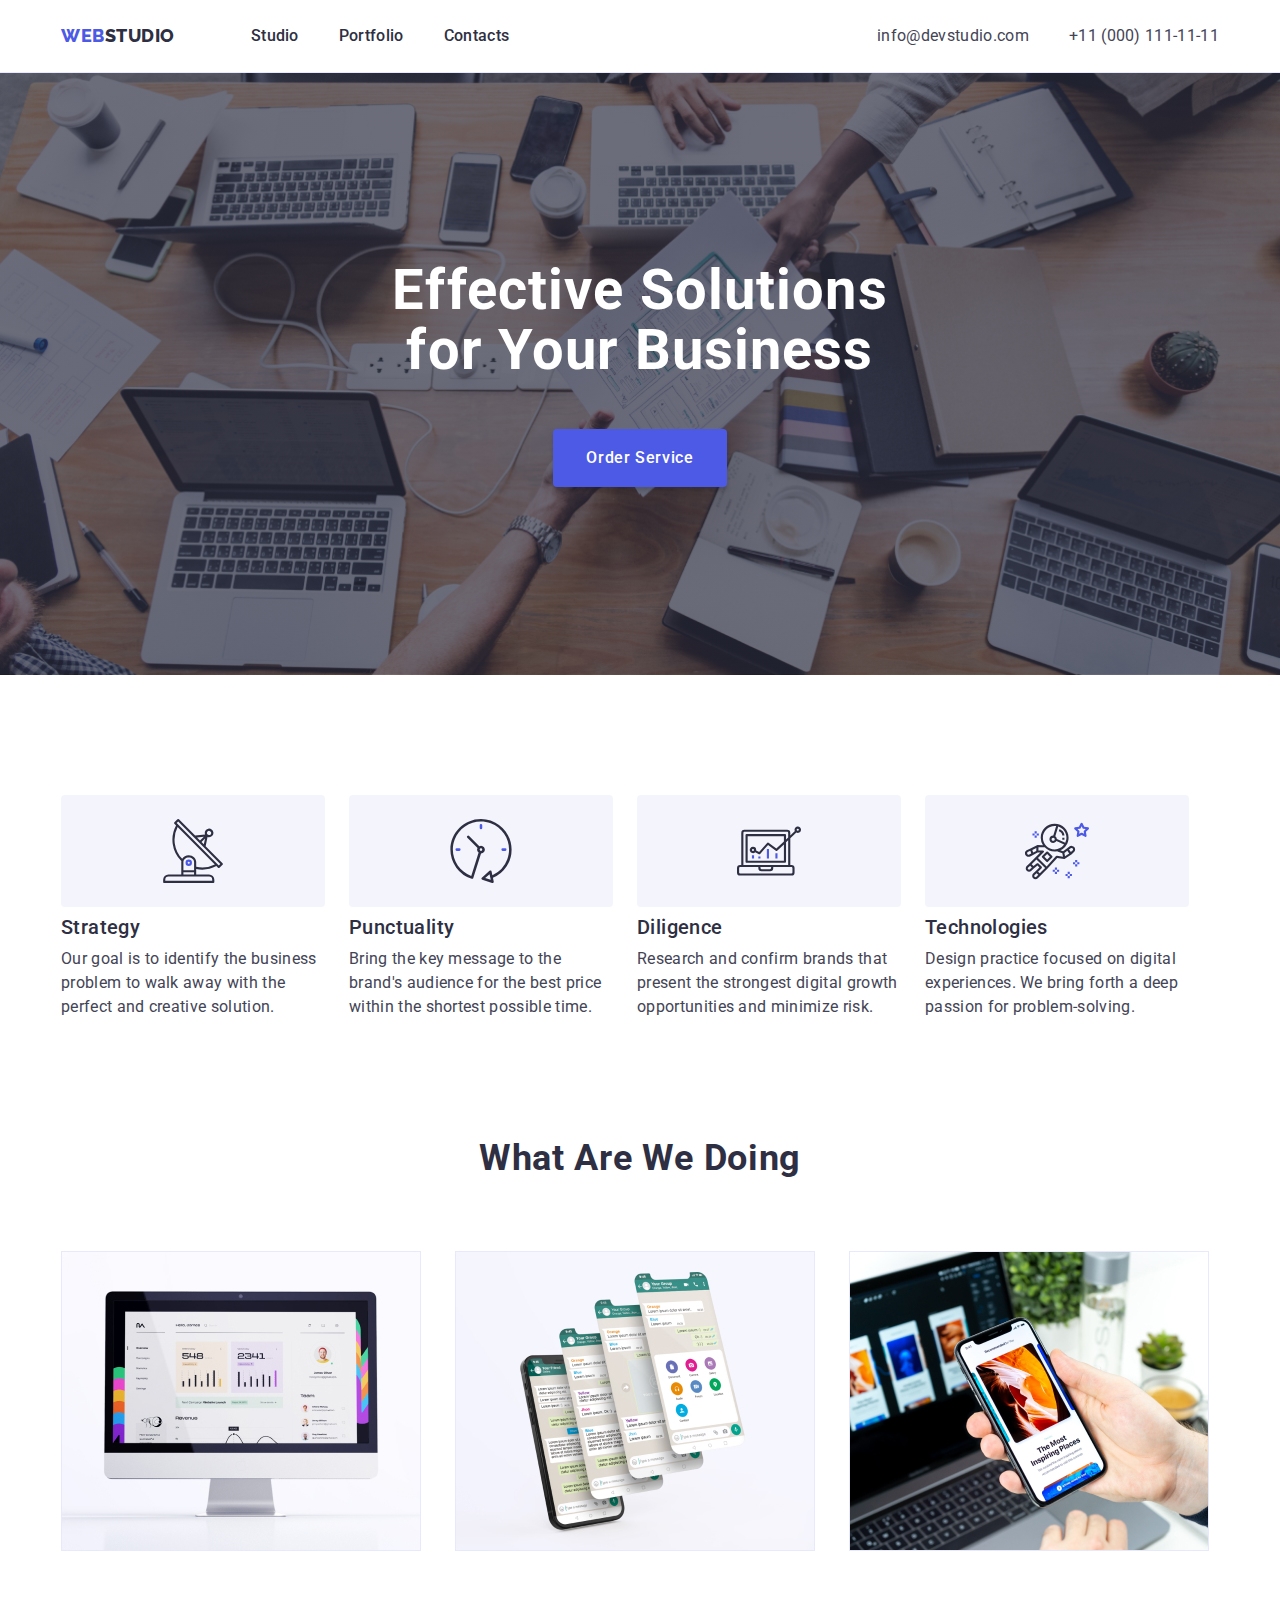
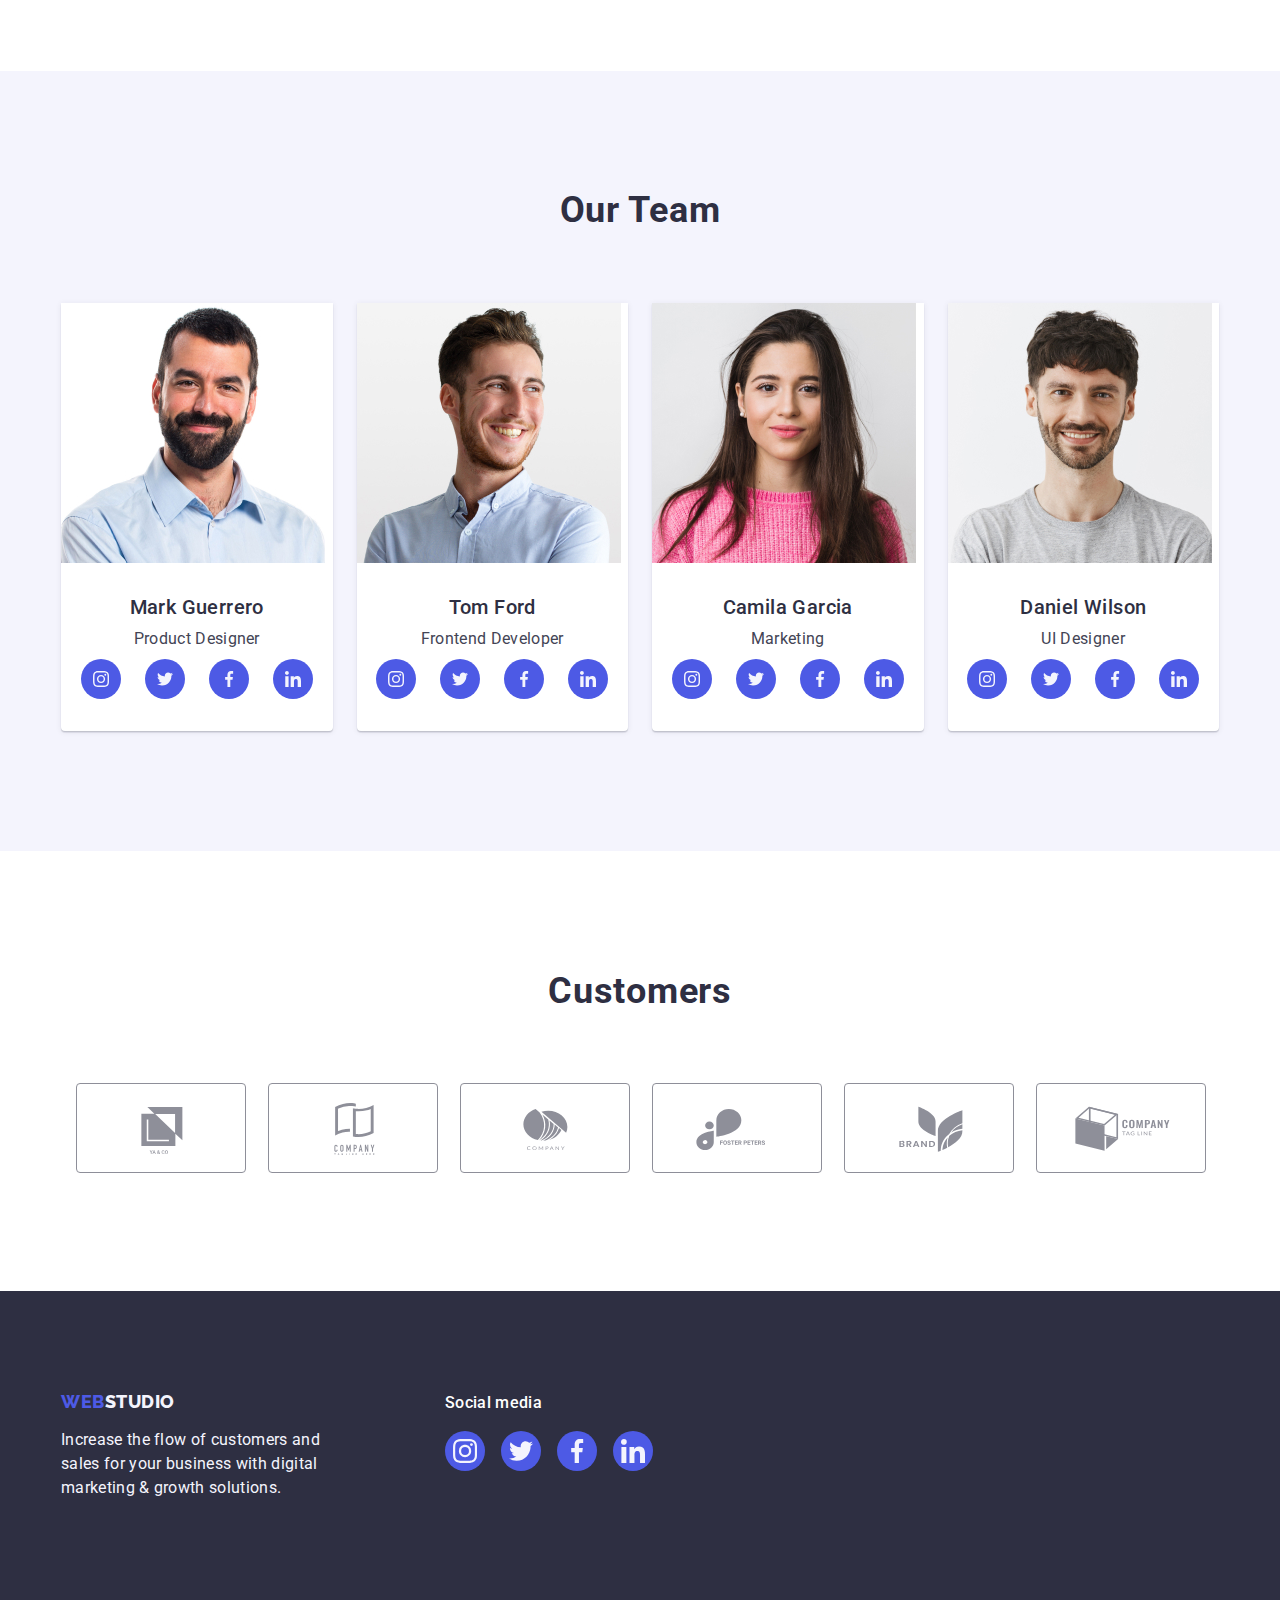
==== index.html @ 3cde1f33 "Initial commit" ====
<!DOCTYPE html>
<html lang="en">
<head>
    <meta charset="UTF-8">
    <meta http-equiv="X-UA-Compatible" content="IE=edge">
    <meta name="viewport" content="width=device-width, initial-scale=1.0">
    <title>Web Studio</title>
    <link rel="preconnect" href="https://fonts.googleapis.com">
    <link rel="preconnect" href="https://fonts.gstatic.com" crossorigin>
    <link href="https://fonts.googleapis.com/css2?family=Raleway:wght@800&family=Roboto:wght@400;500;700;900&display=swap" rel="stylesheet">
    <link rel="stylesheet" href="https://cdnjs.cloudflare.com/ajax/libs/modern-normalize/1.1.0/modern-normalize.min.css" integrity="sha512-wpPYUAdjBVSE4KJnH1VR1HeZfpl1ub8YT/NKx4PuQ5NmX2tKuGu6U/JRp5y+Y8XG2tV+wKQpNHVUX03MfMFn9Q==" crossorigin="anonymous" referrerpolicy="no-referrer" />
    <link rel="stylesheet" href="./css/styles.css">
</head>
<body>
    <header class="header">
        <div class="container header-container">
            <nav class="header-navigation link">
                <a class="header-logo link" href="./index.html">
                    Web<span class="header-logo-span">Studio</span>
                </a>
                <ul class="header-list list">
                    <li><a class="header-item link" href="./index.html">Studio</a></li>
                    <li><a class="header-item link" href="./portfolio.html">Portfolio</a></li>
                    <li><a class="header-item link" href="">Contacts</a></li>
                </ul>
            </nav>
            <address class="header-address">
                <ul class="header-address-list list">
                    <li class="header-address-item link">
                        <a class="address link" href="mailto:info@devstudio.com">info@devstudio.com</a>
                    </li>
                    <li class="header-address-item">
                        <a class="address link" href="tel:+110001111111">+11 (000) 111-11-11</a>
                    </li>
                </ul>
            </address>
        </div>
    </header>
<main>
<section class="hero">
    <div class="container">
        <h1 class="hero-title">Effective Solutions for Your Business</h1>
        <button class="hero-btn" type="button">Order Service</button>
    </div>
</section>
<section class="feature">
    <h2 class="feature-hidden-title">list of specialities</h2>
    <div class="container">
        <ul class="feature-list list">
            <li class="feature-item">
                <div class="feature-icon-block">
                    <svg class="feature-icon" width="64" height="64">
                        <use class="" href="./images/icons.svg#icon-antenna"></use>
                    </svg>
                </div>
                <h3 class="feature-title">Strategy</h3>
                <p class="feature-paragraph">Our goal is to identify the business problem to walk away with the perfect and creative solution.</p>
            </li>
            <li class="feature-item">
                <div class="feature-icon-block">
                    <svg class="feature-icon" width="64" height="64">
                        <use href="./images/icons.svg#icon-clock"></use>
                    </svg>
                </div>
                <h3 class="feature-title">Punctuality</h3>
                <p class="feature-paragraph">Bring the key message to the brand's audience for the best price within the shortest possible time.</p>
            </li>
            <li class="feature-item">
                <div class="feature-icon-block">
                    <svg class="feature-icon" width="64" height="64">
                        <use href="./images/icons.svg#icon-diagram"></use>
                    </svg>
                </div>
                <h3 class="feature-title">Diligence</h3>
                <p class="feature-paragraph">Research and confirm brands that present the strongest digital growth opportunities and minimize risk.</p>
            </li>
            <li class="feature-item">
                <div class="feature-icon-block">
                    <svg class="feature-icon" width="64" height="64">
                        <use href="./images/icons.svg#icon-astronaut"></use>
                    </svg>
                </div>
                <h3 class="feature-title">Technologies</h3>
                <p class="feature-paragraph">Design practice focused on digital experiences. We bring forth a deep passion for problem-solving.</p>
            </li>
        </ul>
    </div>
</section>
<section class="work section">
    <div class="container">
        <h2 class="work-title">What are we doing</h2>
        <ul class="work-list list">
            <li class="work-item">
                <img src="./images/monitor.jpg" alt="monitor" width="360" height="300">
            </li>
            <li class="work-item">
                <img src="./images/dialogue.jpg" alt="dialogue" width="360" height="300">
            </li>
            <li class="work-item">
                <img src="./images/telephone.jpg" alt="telephone" width="360" height="300">
            </li>
        </ul>
    </div>
</section>
<section class="team section">
   <div class="container">
        <h2 class="team-title">Our Team</h2>
        <ul class="team-list list">
            <li class="team-item">
                <img src="./images/mark_guerrero.jpg" alt="Mark Guerrero" width="264" height="260">
                <div class="team-item-wrap">
                    <h3 class="team-list-title">Mark Guerrero</h3>
                    <p class="team-paragraph">Product Designer</p>
                    <ul class="team-soc-list list">
                        <li class="team-soc-item">
                            <a href="" class="team-soc-link link">
                                <svg class="team-soc-icon">
                                    <use href="./images/icons.svg#icon-instagram"></use>
                                </svg>
                            </a>
                        </li>
                        <li class="team-soc-item">
                            <a href="" class="team-soc-link link">
                                <svg class="team-soc-icon">
                                    <use href="./images/icons.svg#icon-twitter"></use>
                                </svg>
                            </a>
                        </li>
                        <li class="team-soc-item">
                            <a href="" class="team-soc-link link">
                                <svg class="team-soc-icon">
                                    <use href="./images/icons.svg#icon-facebook"></use>
                                </svg>
                            </a>
                        </li>
                        <li class="team-soc-item">
                            <a href="" class="team-soc-link link">
                                <svg class="team-soc-icon">
                                    <use href="./images/icons.svg#icon-linkedin"></use>
                                </svg>
                            </a>
                        </li>
                    </ul>
                </div>
            </li>
            <li class="team-item">
                <img src="./images/tom_ford.jpg" alt="Tom Ford" width="264" height="260">
                <div class="team-item-wrap">
                    <h3 class="team-list-title">Tom Ford</h3>
                    <p class="team-paragraph">Frontend Developer</p>
                    <ul class="team-soc-list list">
                        <li class="team-soc-item">
                            <a href="" class="team-soc-link link">
                                <svg class="team-soc-icon">
                                    <use href="./images/icons.svg#icon-instagram"></use>
                                </svg>
                            </a>
                        </li>
                        <li class="team-soc-item">
                            <a href="" class="team-soc-link link">
                                <svg class="team-soc-icon">
                                    <use href="./images/icons.svg#icon-twitter"></use>
                                </svg>
                            </a>
                        </li>
                        <li class="team-soc-item">
                            <a href="" class="team-soc-link link">
                                <svg class="team-soc-icon">
                                    <use href="./images/icons.svg#icon-facebook"></use>
                                </svg>
                            </a>
                        </li>
                        <li class="team-soc-item">
                            <a href="" class="team-soc-link link">
                                <svg class="team-soc-icon">
                                    <use href="./images/icons.svg#icon-linkedin"></use>
                                </svg>
                            </a>
                        </li>
                    </ul>
                </div>
            </li>
            <li class="team-item">
                <img src="./images/camila_garcia.jpg" alt="Camila Garcia" width="264" height="260">
                <div class="team-item-wrap">
                    <h3 class="team-list-title">Camila Garcia</h3>
                    <p class="team-paragraph">Marketing</p>
                    <ul class="team-soc-list list">
                        <li class="team-soc-item">
                            <a href="" class="team-soc-link link">
                                <svg class="team-soc-icon">
                                    <use href="./images/icons.svg#icon-instagram"></use>
                                </svg>
                            </a>
                        </li>
                        <li class="team-soc-item">
                            <a href="" class="team-soc-link link">
                                <svg class="team-soc-icon">
                                    <use href="./images/icons.svg#icon-twitter"></use>
                                </svg>
                            </a>
                        </li>
                        <li class="team-soc-item">
                            <a href="" class="team-soc-link link">
                                <svg class="team-soc-icon">
                                    <use href="./images/icons.svg#icon-facebook"></use>
                                </svg>
                            </a>
                        </li>
                        <li class="team-soc-item">
                            <a href="" class="team-soc-link link">
                                <svg class="team-soc-icon">
                                    <use href="./images/icons.svg#icon-linkedin"></use>
                                </svg>
                            </a>
                        </li>
                    </ul>
                </div>
            </li>
            <li class="team-item">
                <img src="./images/daniel_wilson.jpg" alt="Daniel Wilson" width="264" height="260">
                <div class="team-item-wrap">
                    <h3 class="team-list-title">Daniel Wilson</h3>
                    <p class="team-paragraph">UI Designer</p>
                    <ul class="team-soc-list list">
                        <li class="team-soc-item">
                            <a href="" class="team-soc-link link">
                                <svg class="team-soc-icon">
                                    <use href="./images/icons.svg#icon-instagram"></use>
                                </svg>
                            </a>
                        </li>
                        <li class="team-soc-item">
                            <a href="" class="team-soc-link link">
                                <svg class="team-soc-icon">
                                    <use href="./images/icons.svg#icon-twitter"></use>
                                </svg>
                            </a>
                        </li>
                        <li class="team-soc-item">
                            <a href="" class="team-soc-link link">
                                <svg class="team-soc-icon">
                                    <use href="./images/icons.svg#icon-facebook"></use>
                                </svg>
                            </a>
                        </li>
                        <li class="team-soc-item">
                            <a href="" class="team-soc-link link">
                                <svg class="team-soc-icon">
                                    <use href="./images/icons.svg#icon-linkedin"></use>
                                </svg>
                            </a>
                        </li>
                    </ul>
                </div>
            </li>
        </ul>
   </div>
</section>
<section class="customers">
    <div class="container">
        <h2 class="customers-title">Customers</h2>
        <ul class="customers-list list">
            <li class="customers-item">
                <a href="" class="customers-link link">
                    <svg class="customers-logo" width="104" height="56">
                        <use href="./images/icons.svg#icon-Logo"></use>
                    </svg>
                </a>
            </li>
            <li class="customers-item">
                <a href="" class="customers-link link">
                    <svg class="customers-logo" width="104" height="56">
                        <use href="./images/icons.svg#icon-Logo-1"></use>
                    </svg>
                </a>
            </li>
            <li class="customers-item">
                <a href="" class="customers-link link">
                    <svg class="customers-logo" width="104" height="56">
                        <use href="./images/icons.svg#icon-Logo-2"></use>
                    </svg>
                </a>
            </li>
            <li class="customers-item">
                <a href="" class="customers-link link">
                    <svg class="customers-logo" width="104" height="56">
                        <use href="./images/icons.svg#icon-Logo-3"></use>
                    </svg>
                </a>
            </li>
            <li class="customers-item">
                <a href="" class="customers-link link">
                    <svg class="customers-logo" width="104" height="56">
                        <use href="./images/icons.svg#icon-Logo-4"></use>
                    </svg>
                </a>
            </li>
            <li class="customers-item">
                <a href="" class="customers-link link">
                    <svg class="customers-logo" width="104" height="56">
                        <use href="./images/icons.svg#icon-Logo-5"></use>
                    </svg>
                </a>
            </li>
        </ul>
    </div>
</section>
</main> 
<footer class="footer"> 
    <div class="container footer-container">
        <div>
        <a class="footer-logo link" href="./index.html">
        Web<span class="footer-logo-span">Studio</span>
        </a>
        <p class="footer-top-text">Increase the flow of customers and sales for your business with digital marketing & growth solutions.</p>
        </div>
        <div class="footer-social-wrap">
            <h3 class="footer-title">Social media</h3>
            <ul class="footer-soc-list list">
                <li class="footer-soc-item">
                    <a href="" class="footer-soc-link link">
                        <svg class="footer-soc-icon">
                            <use href="./images/icons.svg#icon-instagram"></use>
                        </svg>
                    </a>
                </li>
                <li class="footer-soc-item">
                    <a href="" class="footer-soc-link link">
                        <svg class="footer-soc-icon">
                            <use href="./images/icons.svg#icon-twitter"></use>
                        </svg>
                    </a>
                </li>
                <li class="footer-soc-item">
                    <a href="" class="footer-soc-link link">
                        <svg class="footer-soc-icon">
                            <use href="./images/icons.svg#icon-facebook"></use>
                        </svg>
                    </a>
                </li>
                <li class="footer-soc-item">
                    <a href="" class="footer-soc-link link">
                        <svg class="footer-soc-icon">
                            <use href="./images/icons.svg#icon-linkedin"></use>
                        </svg>
                    </a>
                </li>
            </ul>
        </div>
    </div>
</footer>   
</body>
</html>
---- css/styles.css ----
body {
    font-family: "Roboto", sans-serif;
    color: var(--primery-text-color);
    background-color: var(--color-title);
    :root
}

:root {
    --primery-text-color:#434455;
    --title-text-color:#2E2F42;
    --color-web:#4D5AE5;
    --color-title:#FFFFFF;
    --color-footer-text:#F4F4FD;
    --hover-and-focus-color:#404BBF;
}

* {
    margin: 0;
    padding: 0;
}

p,h1,h2,h3,h4,h5,h6 {
    margin: 0;
}

ul {
    margin: 0;
    padding-left: 0;
}

img {
    display: block;
}

.list {
    list-style: none;
}

.link {
    text-decoration: none;
}

.section {
    padding-top: 120px;
    padding-bottom: 120px;
}

.container {
    width: 1158px;
    padding-left: 15px;
    padding-right: 15px;
    margin: 0 auto;
}

.header {
padding-top: 24px;
padding-bottom: 24px;
border-bottom: 1px solid #E7E9FC;
box-shadow: 0px 2px 1px rgba(46, 47, 66, 0.08), 0px 1px 1px rgba(46, 47, 66, 0.16), 0px 1px 6px rgba(46, 47, 66, 0.08);
}

.header-container {
    display: flex;
    align-items: center;
}

.header-navigation {
    display: flex;
    align-items: center;
    margin-right: auto;
}
.header-logo {
    font-family: "Raleway", sans-serif;
    font-weight: 800;
    font-size: 18px;
    line-height: 1.17;
    letter-spacing: 0.03em;
    text-transform: uppercase;
    color: var(--color-web);
    margin-right: 76px;
}

.header-logo-span {
    color: var(--title-text-color);
}

.header-list {
    display: flex;
    gap: 40px;
}

.header-list:is(:hover , :focus) {
    color: var(--hover-and-focus-color);
}

.header-item {
    font-weight: 500;
    font-size: 16px;
    line-height: 1.5;
    letter-spacing: 0.02em;
    color: var(--title-text-color);
}

.header-item:is(:hover, :focus) {
    color: var(--hover-and-focus-color);
}

.header-address{
    font-style: normal;
}

.header-address-list{
    display: flex;
    align-items: center;
    gap: 40px;
}

.header-address-item {

}

.address {
    font-weight: 400;
    font-size: 16px;
    line-height: 1.5;
    letter-spacing: 0.02em;
    color: var(--primery-text-color);
}

.address:hover {
    color: var(--hover-and-focus-color);
}

.address:focus {
    color: var(--hover-and-focus-color);
}

.hero {
    background: var(--title-text-color);
    padding-top: 188px;
    padding-bottom: 188px;
    background-image: linear-gradient(
        rgba(46, 47, 66, 0.7),
        rgba(46, 47, 66, 0.7)
    ),
     url(../images/people-office.jpg);
     max-width: 1440px;
     display: block;
    background-repeat: no-repeat;
    background-position: center;
    background-size: cover;
    margin: 0 auto;
}

.hero-title {
    font-weight: 700;
    font-size: 56px;
    line-height: 1.07;
    text-align: center;
    letter-spacing: 0.02em;
    color: var(--color-title);
    width: 496px;
    margin: 0 auto;
    margin-bottom: 48px;
}

.hero-btn {
    font-family: "Roboto", sans-serif;
    font-weight: 500;
    font-size: 16px;
    line-height: 1.5;
    letter-spacing: 0.04em;
    color: var(--color-title);
    background: var(--color-web);
    cursor: pointer;
    padding: 16px 32px;
    box-shadow: 0px 4px 4px rgba(0, 0, 0, 0.15);
    border-radius: 4px;
    margin: 0 auto;
    display: block;
    border: 1px solid transparent;
}

.hero-btn:hover {
    background: var(--hover-and-focus-color);
}

.hero-btn:focus {
    background: var(--hover-and-focus-color);
}

.feature {
    padding-top: 120px;
}

.feature-hidden-title {
    position: absolute;
    top: -9999px;
    left: -9999px;
}

.feature-list {
    display: flex;
    gap: 24px;
}

.feature-item {
    width: 264px;
}

.feature-icon-block {
    background:var(--color-footer-text);
    border-radius: 4px;
    display: flex;
    align-items: center;
    justify-content: center;
    margin-bottom: 8px;
    height: 112px;
}

.feature-icon {

}

.feature-title {
    font-weight: 500;
    font-size: 20px;
    line-height: 1.2;
    letter-spacing: 0.02em;
    color: var(--title-text-color);
    margin-bottom: 8px;
}

.feature-paragraph {
    font-weight: 400;
    font-size: 16px;
    line-height: 1.5;
    letter-spacing: 0.02em;
    color: var(--primery-text-color);
}

.work {

}

.work-title {
    font-size: 36px;
    line-height: 1.11;
    text-align: center;
    letter-spacing: 0.02em;
    text-transform: capitalize;
    color: var(--title-text-color);
    margin-bottom: 72px;
}

.work-list {
    display: flex;
    gap: 24px;
    margin: 0 auto;
}

.work-item {
    width: calc((100% - 48px) / 3);
}

.team {
    background-color: var(--color-footer-text);
}

.team-title {
    font-size: 36px;
    line-height: 1.11;
    text-align: center;
    letter-spacing: 0.02em;
    text-transform: capitalize;
    color: var(--title-text-color);
    margin-bottom: 72px;
    
}

.team-list {
    display: flex;
    gap: 24px;
}

.team-item {
    background-color: var(--color-title);
    box-shadow: 0px 1px 6px rgba(46, 47, 66, 0.08), 0px 1px 1px rgba(46, 47, 66, 0.16), 0px 2px 1px rgba(46, 47, 66, 0.08);
    border-radius: 0px 0px 4px 4px;
    width: calc((100% - 72px) / 4);
    padding-bottom: 32px;
}

.team-item-wrap {

}

.team-list-title {
    font-weight: 500;
    font-size: 20px;
    line-height: 1.2;
    letter-spacing: 0.02em;
    color: var(--title-text-color);
    margin-top: 32px;
    margin-bottom: 8px;
    text-align: center;
}

.team-paragraph {
    font-size: 16px;
    line-height: 1.5;
    letter-spacing: 0.02em;
    color: var(--primery-text-color);
    text-align: center;
    margin-bottom: 8px;
}

.team-soc-list {
    display: flex;
    justify-content: center;
    gap: 24px;
}

.team-soc-item {
    width: 40px;
    height: 40px;
}

.team-soc-item :is(:hover , :focus) {
    background-color: var(--hover-and-focus-color);
}

.team-soc-link {
    width: 100%;
    height: 100%;
    border-radius: 50%;
    background-color: var(--color-web);
    display: inline-block;
    display: flex;
    align-items: center;
    justify-content: center;
}

.team-soc-icon {
    width: 16px;
    height: 16px;
    fill: var(--color-footer-text);
}

.customers {
    padding-top: 120px;
    padding-bottom: 120px;
}

.customers-title {
    font-weight: 700;
    font-size: 36px;
    line-height: 40px;
    text-align: center;
    letter-spacing: 0.02em;
    text-transform: capitalize;
    color: var(--title-text-color);
    margin-bottom: 72px;
}

.customers-list {
    display: flex;
    justify-content: center;
    gap: 24px;
}

.customers-item {
    width: 168px;
    height: 88px;
}

.customers-item:hover
.customers-logo {
    fill: var(--hover-and-focus-color);
}

.customers-link {
    width: 100%;
    height: 100%;
    border: 1px solid #8E8F99;
    border-radius: 4px;
    display: flex;
    align-items: center;
    justify-content: center;
    fill: #8E8F99;
}

.customers-link:hover,
.customers-link:focus {
    border-color: var(--hover-and-focus-color);
    fill: var(--hover-and-focus-color);
}

.customers-logo {
}

.footer-container {
    display: flex;
}

.footer {
    background: var(--title-text-color);
    padding-top: 100px;
    padding-bottom: 100px;
}

.footer-logo {
    font-family: "Raleway", sans-serif;
    font-weight: 800;
    font-size: 18px;
    line-height: 1.17;
    letter-spacing: 0.03em;
    text-transform: uppercase;
    color: var(--color-web);
    
}

.footer-logo-span {
    color: var(--color-footer-text);
}

.footer-top-text {
    font-weight: 400;
    font-size: 16px;
    line-height: 1.5;
    letter-spacing: 0.02em;
    color: var(--color-footer-text);
    width: 264px;
    margin-top: 16px;
}

.footer-social-wrap {
    height: 80px;
    margin-left: 120px;
}

.footer-title {
    font-weight: 500;
    font-size: 16px;
    line-height: 24px;
    letter-spacing: 0.02em;
    color: var(--color-title);
    margin-bottom: 16px;
}

.footer-soc-list {
    display: flex;
    gap: 16px;
}

.footer-soc-item {
    width: 40px;
    height: 40px;
    fill: var(--color-footer-text);
}

.footer-soc-item :is(:hover , :focus) {
    background-color: #31D0AA;
}

.footer-soc-link {
    width: 100%;
    height: 100%;
    border-radius: 50%;
    background-color: var(--color-web);
    display: inline-block;
    display: flex;
    align-items: center;
    justify-content: center;
}

.footer-soc-icon {
    width: 24px;
    height: 24px;
}

/*-------------початок портфоліо-------------*/

body {
    font-family: "Roboto", sans-serif;
    color: var(--primery-text-color);
}

.portfolio {
    padding-top: 96px;
    padding-bottom: 120px;
}

.portfolio-list {
    display: flex;
    justify-content: center;
    gap: 24px;
    margin-bottom: 72px;
}

.portfolio-item {

}

.portfolio-btn {
    font-family: "Roboto",sans-serif;
    font-weight: 500;
    font-size: 16px;
    line-height: 1.5;
    letter-spacing: 0.04em;
    color: var(--color-web);
    background-color: var(--color-footer-text);
    cursor: pointer;
    padding: 12px 24px;
    border: 1px solid #E7E9FC;
    border-radius: 4px;
}

.portfolio-btn:hover {
    color: var(--color-title);
    background-color: var(--hover-and-focus-color);
    border: 1px solid transparent;
    box-shadow: 0px 3px 1px rgba(0, 0, 0, 0.1), 0px 2px 1px rgba(0, 0, 0, 0.08), 0px 2px 2px rgba(0, 0, 0, 0.12);
    border-radius: 4px;
}

.portfolio-btn:focus {
    color: var(--color-title);
    background-color: var(--hover-and-focus-color);
    border: 1px solid transparent;
    box-shadow: 0px 3px 1px rgba(0, 0, 0, 0.1), 0px 2px 1px rgba(0, 0, 0, 0.08), 0px 2px 2px rgba(0, 0, 0, 0.12);
    border-radius: 4px;
}

.card-list {
    display: flex;
    margin: 0 auto;
    flex-wrap: wrap;
    gap: 48px 24px;
}

.card-item {
    width: calc((100% - 48px) / 3);
}

.card-link {
    display: block;
}

.card-link:is(:hover,:focus) {
    box-shadow: 0px 1px 6px rgba(46, 47, 66, 0.08), 0px 1px 1px rgba(46, 47, 66, 0.16), 0px 2px 1px rgba(46, 47, 66, 0.08);
}

.description {
border: 1px solid #E7E9FC;
border-top: 0px;
}

.card-title {
    font-weight: 500;
    font-size: 20px;
    line-height: 1.2;
    letter-spacing: 0.02em;
    color: var(--title-text-color);
    margin-bottom: 8px;
    padding-top: 32px;
    padding-left: 16px;
}

.card-paragraph {
    font-size: 16px;
    line-height: 1.5;
    letter-spacing: 0.02em;
    color: var(--primery-text-color);
    padding-bottom: 32px;
    padding-left: 16px;
}
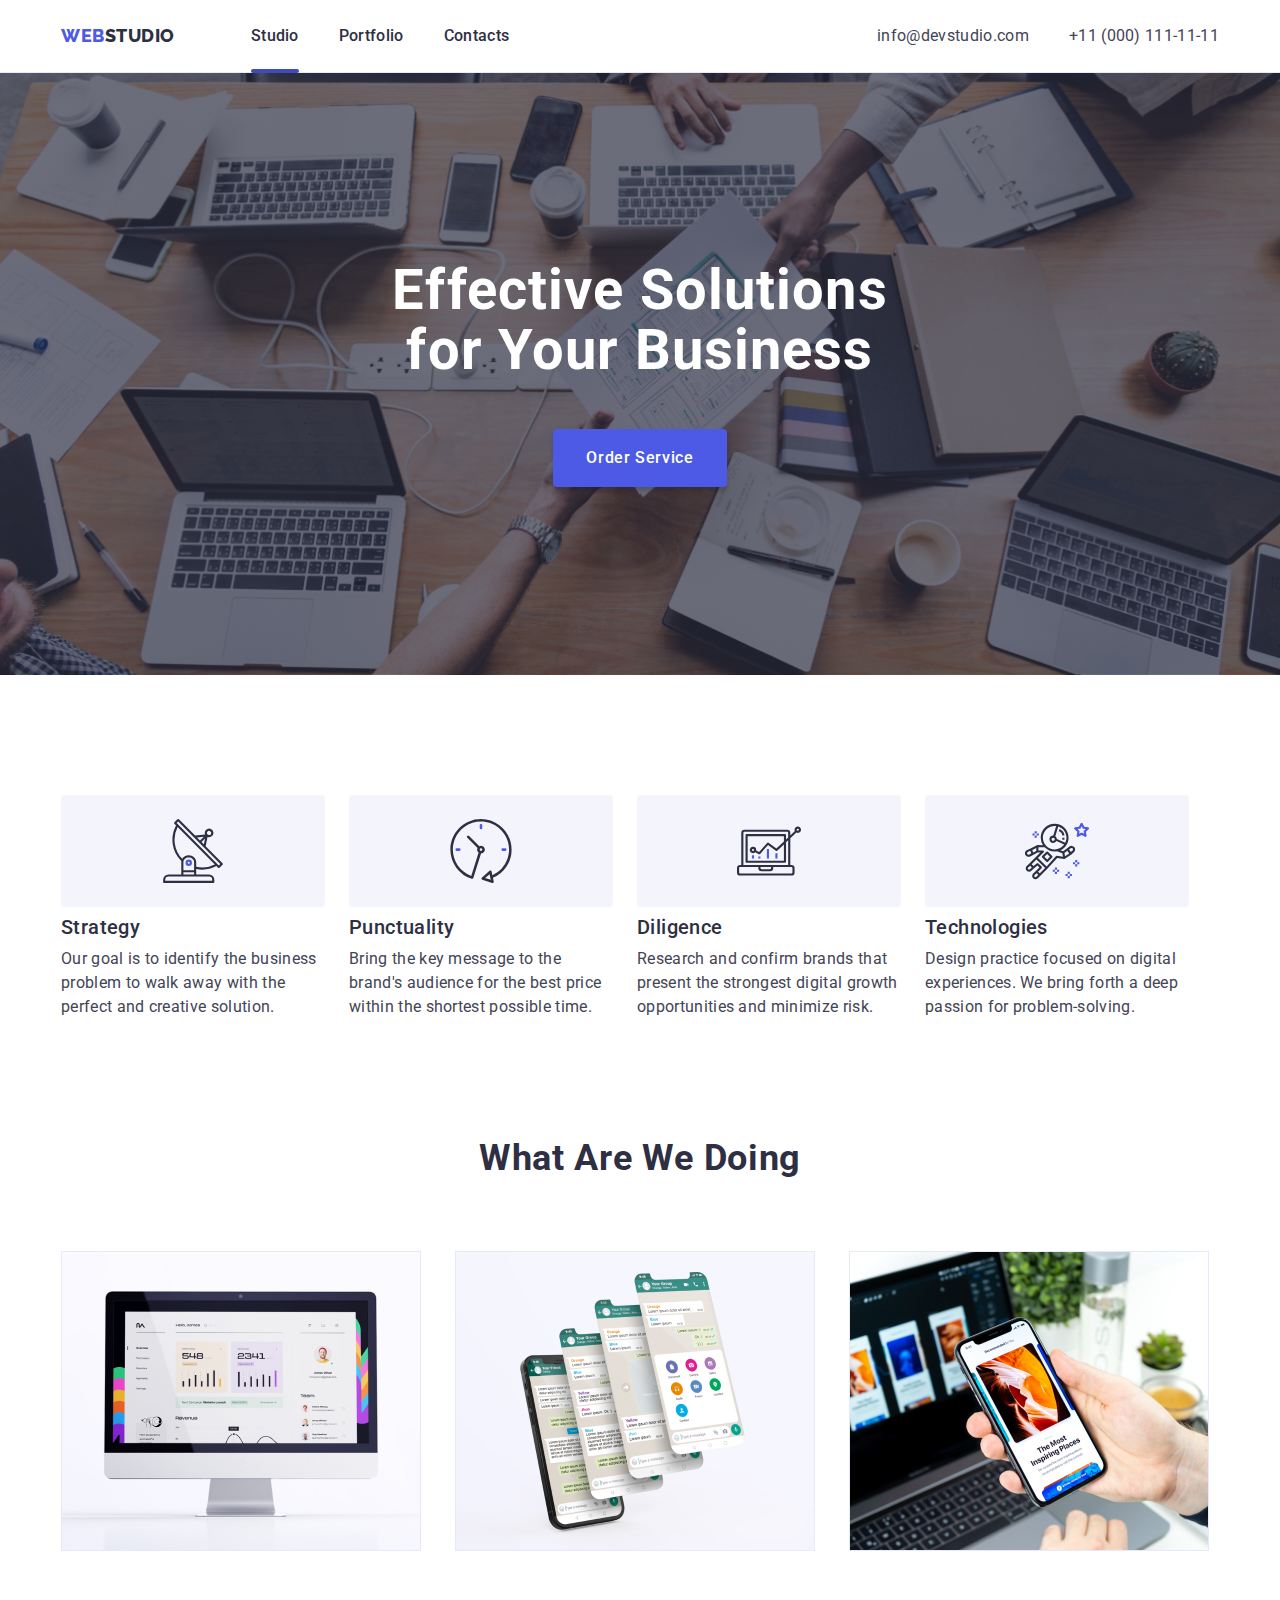
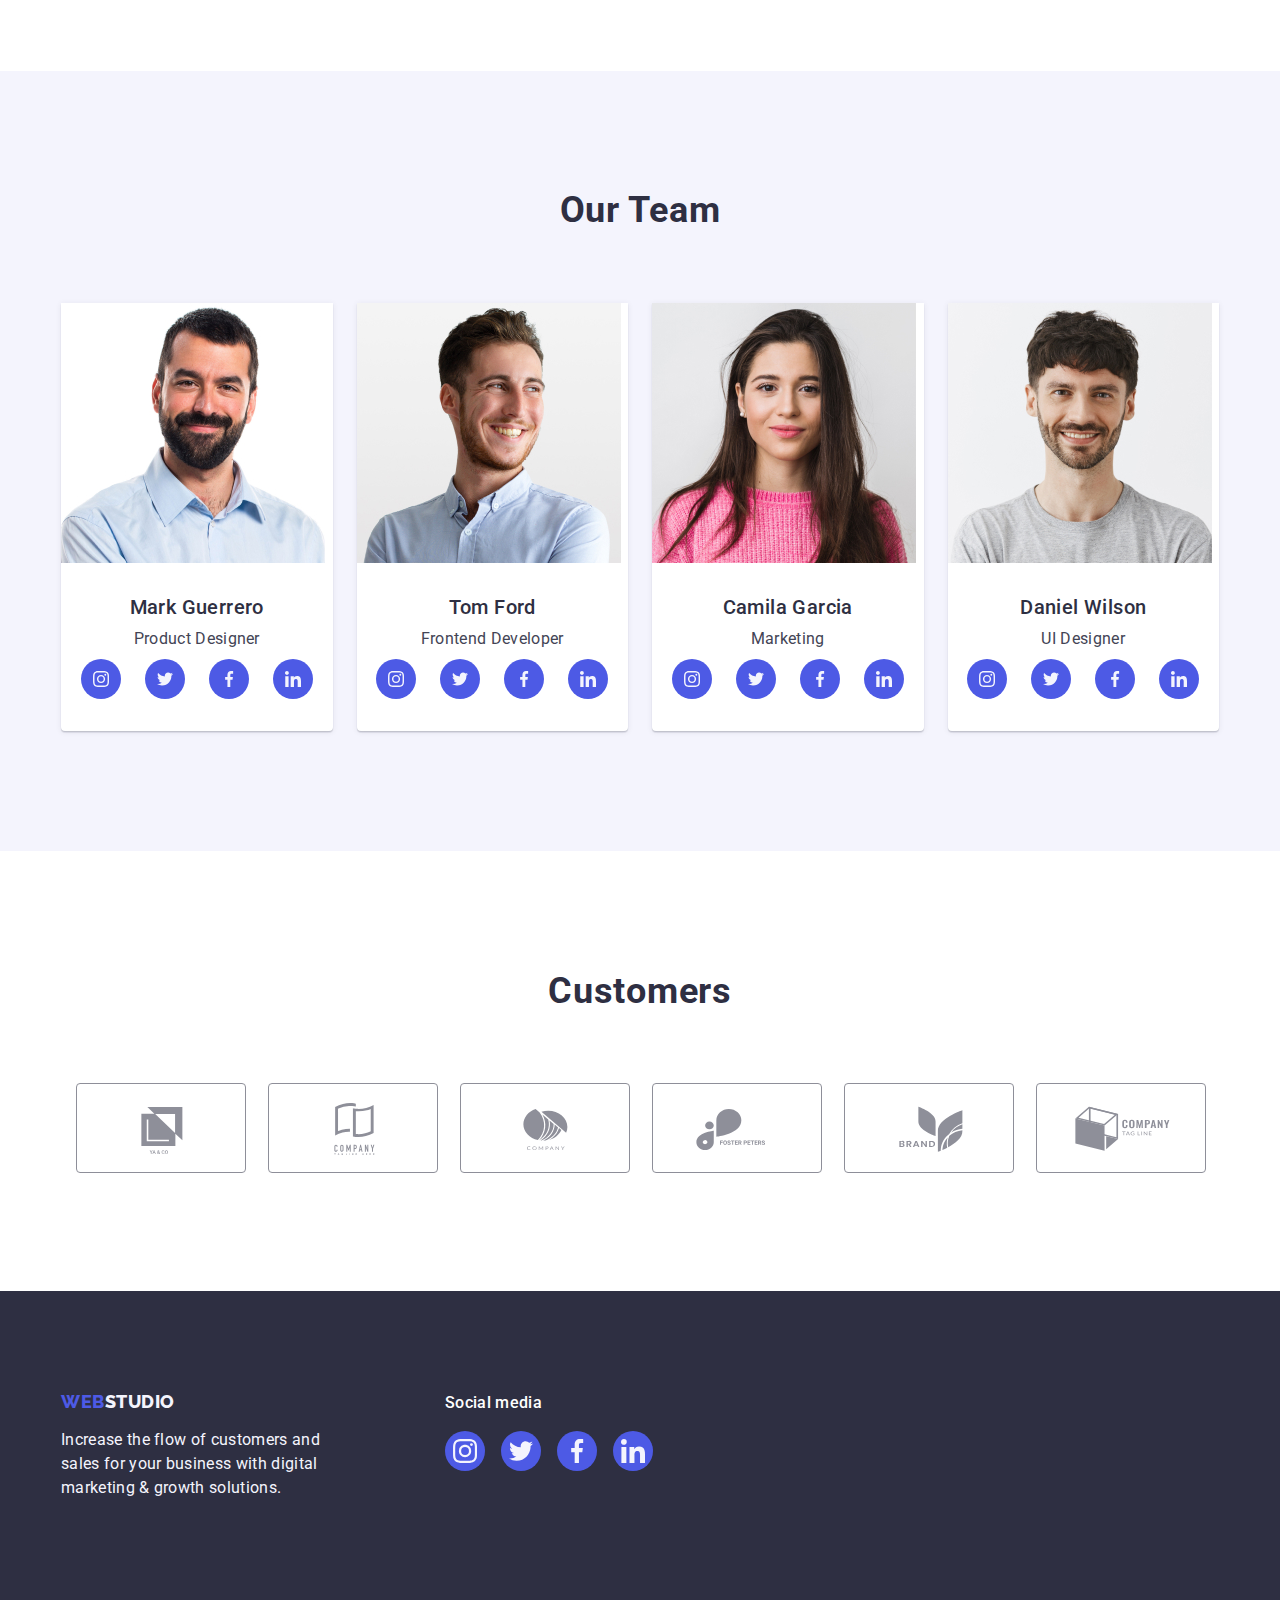
==== commit a7c877a9: "goit-markup-hw-05" ====
--- a/index.html
+++ b/index.html
@@ -1,354 +1,364 @@
 <!DOCTYPE html>
 <html lang="en">
-<head>
-    <meta charset="UTF-8">
-    <meta http-equiv="X-UA-Compatible" content="IE=edge">
-    <meta name="viewport" content="width=device-width, initial-scale=1.0">
-    <title>Web Studio</title>
-    <link rel="preconnect" href="https://fonts.googleapis.com">
-    <link rel="preconnect" href="https://fonts.gstatic.com" crossorigin>
-    <link href="https://fonts.googleapis.com/css2?family=Raleway:wght@800&family=Roboto:wght@400;500;700;900&display=swap" rel="stylesheet">
-    <link rel="stylesheet" href="https://cdnjs.cloudflare.com/ajax/libs/modern-normalize/1.1.0/modern-normalize.min.css" integrity="sha512-wpPYUAdjBVSE4KJnH1VR1HeZfpl1ub8YT/NKx4PuQ5NmX2tKuGu6U/JRp5y+Y8XG2tV+wKQpNHVUX03MfMFn9Q==" crossorigin="anonymous" referrerpolicy="no-referrer" />
-    <link rel="stylesheet" href="./css/styles.css">
-</head>
-<body>
-    <header class="header">
-        <div class="container header-container">
-            <nav class="header-navigation link">
-                <a class="header-logo link" href="./index.html">
-                    Web<span class="header-logo-span">Studio</span>
+    <head>
+        <meta charset="UTF-8">
+        <meta http-equiv="X-UA-Compatible" content="IE=edge">
+        <meta name="viewport" content="width=device-width, initial-scale=1.0">
+        <title>Web Studio</title>
+        <link rel="preconnect" href="https://fonts.googleapis.com">
+        <link rel="preconnect" href="https://fonts.gstatic.com" crossorigin>
+        <link href="https://fonts.googleapis.com/css2?family=Raleway:wght@800&family=Roboto:wght@400;500;700;900&display=swap" rel="stylesheet">
+        <link rel="stylesheet" href="https://cdnjs.cloudflare.com/ajax/libs/modern-normalize/1.1.0/modern-normalize.min.css" integrity="sha512-wpPYUAdjBVSE4KJnH1VR1HeZfpl1ub8YT/NKx4PuQ5NmX2tKuGu6U/JRp5y+Y8XG2tV+wKQpNHVUX03MfMFn9Q==" crossorigin="anonymous" referrerpolicy="no-referrer" />
+        <link rel="stylesheet" href="./css/styles.css">
+    </head>
+    <body>
+        <header class="header">
+            <div class="container header-container">
+                <nav class="header-navigation link">
+                    <a class="header-logo link" href="./index.html">
+                        Web<span class="header-logo-span">Studio</span>
+                    </a>
+                    <ul class="header-list list">
+                        <li><a class="header-item link current" href="./index.html">Studio</a></li>
+                        <li><a class="header-item link" href="./portfolio.html">Portfolio</a></li>
+                        <li><a class="header-item link" href="">Contacts</a></li>
+                    </ul>
+                </nav>
+                <address class="header-address">
+                    <ul class="header-address-list list">
+                        <li class="header-address-item link">
+                            <a class="address link" href="mailto:info@devstudio.com">info@devstudio.com</a>
+                        </li>
+                        <li class="header-address-item">
+                            <a class="address link" href="tel:+110001111111">+11 (000) 111-11-11</a>
+                        </li>
+                    </ul>
+                </address>
+            </div>
+        </header>
+        <main>
+        <section class="hero">
+            <div class="container">
+                <h1 class="hero-title">Effective Solutions for Your Business</h1>
+                <button class="hero-btn" data-modal-open type="button">Order Service</button>
+            </div>
+        </section>
+        <section class="feature">
+            <h2 class="feature-hidden-title">list of specialities</h2>
+            <div class="container">
+                <ul class="feature-list list">
+                    <li class="feature-item">
+                        <div class="feature-icon-block">
+                            <svg class="feature-icon" width="64" height="64">
+                                <use class="" href="./images/icons.svg#icon-antenna"></use>
+                            </svg>
+                        </div>
+                        <h3 class="feature-title">Strategy</h3>
+                        <p class="feature-paragraph">Our goal is to identify the business problem to walk away with the perfect and creative solution.</p>
+                    </li>
+                    <li class="feature-item">
+                        <div class="feature-icon-block">
+                            <svg class="feature-icon" width="64" height="64">
+                                <use href="./images/icons.svg#icon-clock"></use>
+                            </svg>
+                        </div>
+                        <h3 class="feature-title">Punctuality</h3>
+                        <p class="feature-paragraph">Bring the key message to the brand's audience for the best price within the shortest possible time.</p>
+                    </li>
+                    <li class="feature-item">
+                        <div class="feature-icon-block">
+                            <svg class="feature-icon" width="64" height="64">
+                                <use href="./images/icons.svg#icon-diagram"></use>
+                            </svg>
+                        </div>
+                        <h3 class="feature-title">Diligence</h3>
+                        <p class="feature-paragraph">Research and confirm brands that present the strongest digital growth opportunities and minimize risk.</p>
+                    </li>
+                    <li class="feature-item">
+                        <div class="feature-icon-block">
+                            <svg class="feature-icon" width="64" height="64">
+                                <use href="./images/icons.svg#icon-astronaut"></use>
+                            </svg>
+                        </div>
+                        <h3 class="feature-title">Technologies</h3>
+                        <p class="feature-paragraph">Design practice focused on digital experiences. We bring forth a deep passion for problem-solving.</p>
+                    </li>
+                </ul>
+            </div>
+        </section>
+        <section class="work section">
+            <div class="container">
+                <h2 class="work-title">What are we doing</h2>
+                <ul class="work-list list">
+                    <li class="work-item">
+                        <img src="./images/monitor.jpg" alt="monitor" width="360" height="300">
+                    </li>
+                    <li class="work-item">
+                        <img src="./images/dialogue.jpg" alt="dialogue" width="360" height="300">
+                    </li>
+                    <li class="work-item">
+                        <img src="./images/telephone.jpg" alt="telephone" width="360" height="300">
+                    </li>
+                </ul>
+            </div>
+        </section>
+        <section class="team section">
+        <div class="container">
+                <h2 class="team-title">Our Team</h2>
+                <ul class="team-list list">
+                    <li class="team-item">
+                        <img src="./images/mark_guerrero.jpg" alt="Mark Guerrero" width="264" height="260">
+                        <div class="team-item-wrap">
+                            <h3 class="team-list-title">Mark Guerrero</h3>
+                            <p class="team-paragraph">Product Designer</p>
+                            <ul class="team-soc-list list">
+                                <li class="team-soc-item">
+                                    <a href="" class="team-soc-link link">
+                                        <svg class="team-soc-icon">
+                                            <use href="./images/icons.svg#icon-instagram"></use>
+                                        </svg>
+                                    </a>
+                                </li>
+                                <li class="team-soc-item">
+                                    <a href="" class="team-soc-link link">
+                                        <svg class="team-soc-icon">
+                                            <use href="./images/icons.svg#icon-twitter"></use>
+                                        </svg>
+                                    </a>
+                                </li>
+                                <li class="team-soc-item">
+                                    <a href="" class="team-soc-link link">
+                                        <svg class="team-soc-icon">
+                                            <use href="./images/icons.svg#icon-facebook"></use>
+                                        </svg>
+                                    </a>
+                                </li>
+                                <li class="team-soc-item">
+                                    <a href="" class="team-soc-link link">
+                                        <svg class="team-soc-icon">
+                                            <use href="./images/icons.svg#icon-linkedin"></use>
+                                        </svg>
+                                    </a>
+                                </li>
+                            </ul>
+                        </div>
+                    </li>
+                    <li class="team-item">
+                        <img src="./images/tom_ford.jpg" alt="Tom Ford" width="264" height="260">
+                        <div class="team-item-wrap">
+                            <h3 class="team-list-title">Tom Ford</h3>
+                            <p class="team-paragraph">Frontend Developer</p>
+                            <ul class="team-soc-list list">
+                                <li class="team-soc-item">
+                                    <a href="" class="team-soc-link link">
+                                        <svg class="team-soc-icon">
+                                            <use href="./images/icons.svg#icon-instagram"></use>
+                                        </svg>
+                                    </a>
+                                </li>
+                                <li class="team-soc-item">
+                                    <a href="" class="team-soc-link link">
+                                        <svg class="team-soc-icon">
+                                            <use href="./images/icons.svg#icon-twitter"></use>
+                                        </svg>
+                                    </a>
+                                </li>
+                                <li class="team-soc-item">
+                                    <a href="" class="team-soc-link link">
+                                        <svg class="team-soc-icon">
+                                            <use href="./images/icons.svg#icon-facebook"></use>
+                                        </svg>
+                                    </a>
+                                </li>
+                                <li class="team-soc-item">
+                                    <a href="" class="team-soc-link link">
+                                        <svg class="team-soc-icon">
+                                            <use href="./images/icons.svg#icon-linkedin"></use>
+                                        </svg>
+                                    </a>
+                                </li>
+                            </ul>
+                        </div>
+                    </li>
+                    <li class="team-item">
+                        <img src="./images/camila_garcia.jpg" alt="Camila Garcia" width="264" height="260">
+                        <div class="team-item-wrap">
+                            <h3 class="team-list-title">Camila Garcia</h3>
+                            <p class="team-paragraph">Marketing</p>
+                            <ul class="team-soc-list list">
+                                <li class="team-soc-item">
+                                    <a href="" class="team-soc-link link">
+                                        <svg class="team-soc-icon">
+                                            <use href="./images/icons.svg#icon-instagram"></use>
+                                        </svg>
+                                    </a>
+                                </li>
+                                <li class="team-soc-item">
+                                    <a href="" class="team-soc-link link">
+                                        <svg class="team-soc-icon">
+                                            <use href="./images/icons.svg#icon-twitter"></use>
+                                        </svg>
+                                    </a>
+                                </li>
+                                <li class="team-soc-item">
+                                    <a href="" class="team-soc-link link">
+                                        <svg class="team-soc-icon">
+                                            <use href="./images/icons.svg#icon-facebook"></use>
+                                        </svg>
+                                    </a>
+                                </li>
+                                <li class="team-soc-item">
+                                    <a href="" class="team-soc-link link">
+                                        <svg class="team-soc-icon">
+                                            <use href="./images/icons.svg#icon-linkedin"></use>
+                                        </svg>
+                                    </a>
+                                </li>
+                            </ul>
+                        </div>
+                    </li>
+                    <li class="team-item">
+                        <img src="./images/daniel_wilson.jpg" alt="Daniel Wilson" width="264" height="260">
+                        <div class="team-item-wrap">
+                            <h3 class="team-list-title">Daniel Wilson</h3>
+                            <p class="team-paragraph">UI Designer</p>
+                            <ul class="team-soc-list list">
+                                <li class="team-soc-item">
+                                    <a href="" class="team-soc-link link">
+                                        <svg class="team-soc-icon">
+                                            <use href="./images/icons.svg#icon-instagram"></use>
+                                        </svg>
+                                    </a>
+                                </li>
+                                <li class="team-soc-item">
+                                    <a href="" class="team-soc-link link">
+                                        <svg class="team-soc-icon">
+                                            <use href="./images/icons.svg#icon-twitter"></use>
+                                        </svg>
+                                    </a>
+                                </li>
+                                <li class="team-soc-item">
+                                    <a href="" class="team-soc-link link">
+                                        <svg class="team-soc-icon">
+                                            <use href="./images/icons.svg#icon-facebook"></use>
+                                        </svg>
+                                    </a>
+                                </li>
+                                <li class="team-soc-item">
+                                    <a href="" class="team-soc-link link">
+                                        <svg class="team-soc-icon">
+                                            <use href="./images/icons.svg#icon-linkedin"></use>
+                                        </svg>
+                                    </a>
+                                </li>
+                            </ul>
+                        </div>
+                    </li>
+                </ul>
+        </div>
+        </section>
+        <section class="customers">
+            <div class="container">
+                <h2 class="customers-title">Customers</h2>
+                <ul class="customers-list list">
+                    <li class="customers-item">
+                        <a href="" class="customers-link link">
+                            <svg class="customers-logo" width="104" height="56">
+                                <use href="./images/icons.svg#icon-Logo"></use>
+                            </svg>
+                        </a>
+                    </li>
+                    <li class="customers-item">
+                        <a href="" class="customers-link link">
+                            <svg class="customers-logo" width="104" height="56">
+                                <use href="./images/icons.svg#icon-Logo-1"></use>
+                            </svg>
+                        </a>
+                    </li>
+                    <li class="customers-item">
+                        <a href="" class="customers-link link">
+                            <svg class="customers-logo" width="104" height="56">
+                                <use href="./images/icons.svg#icon-Logo-2"></use>
+                            </svg>
+                        </a>
+                    </li>
+                    <li class="customers-item">
+                        <a href="" class="customers-link link">
+                            <svg class="customers-logo" width="104" height="56">
+                                <use href="./images/icons.svg#icon-Logo-3"></use>
+                            </svg>
+                        </a>
+                    </li>
+                    <li class="customers-item">
+                        <a href="" class="customers-link link">
+                            <svg class="customers-logo" width="104" height="56">
+                                <use href="./images/icons.svg#icon-Logo-4"></use>
+                            </svg>
+                        </a>
+                    </li>
+                    <li class="customers-item">
+                        <a href="" class="customers-link link">
+                            <svg class="customers-logo" width="104" height="56">
+                                <use href="./images/icons.svg#icon-Logo-5"></use>
+                            </svg>
+                        </a>
+                    </li>
+                </ul>
+            </div>
+        </section>
+    </main> 
+        <footer class="footer"> 
+            <div class="container footer-container">
+                <div>
+                <a class="footer-logo link" href="./index.html">
+                Web<span class="footer-logo-span">Studio</span>
                 </a>
-                <ul class="header-list list">
-                    <li><a class="header-item link" href="./index.html">Studio</a></li>
-                    <li><a class="header-item link" href="./portfolio.html">Portfolio</a></li>
-                    <li><a class="header-item link" href="">Contacts</a></li>
-                </ul>
-            </nav>
-            <address class="header-address">
-                <ul class="header-address-list list">
-                    <li class="header-address-item link">
-                        <a class="address link" href="mailto:info@devstudio.com">info@devstudio.com</a>
-                    </li>
-                    <li class="header-address-item">
-                        <a class="address link" href="tel:+110001111111">+11 (000) 111-11-11</a>
-                    </li>
-                </ul>
-            </address>
-        </div>
-    </header>
-<main>
-<section class="hero">
-    <div class="container">
-        <h1 class="hero-title">Effective Solutions for Your Business</h1>
-        <button class="hero-btn" type="button">Order Service</button>
-    </div>
-</section>
-<section class="feature">
-    <h2 class="feature-hidden-title">list of specialities</h2>
-    <div class="container">
-        <ul class="feature-list list">
-            <li class="feature-item">
-                <div class="feature-icon-block">
-                    <svg class="feature-icon" width="64" height="64">
-                        <use class="" href="./images/icons.svg#icon-antenna"></use>
-                    </svg>
+                <p class="footer-top-text">Increase the flow of customers and sales for your business with digital marketing & growth solutions.</p>
                 </div>
-                <h3 class="feature-title">Strategy</h3>
-                <p class="feature-paragraph">Our goal is to identify the business problem to walk away with the perfect and creative solution.</p>
-            </li>
-            <li class="feature-item">
-                <div class="feature-icon-block">
-                    <svg class="feature-icon" width="64" height="64">
-                        <use href="./images/icons.svg#icon-clock"></use>
-                    </svg>
-                </div>
-                <h3 class="feature-title">Punctuality</h3>
-                <p class="feature-paragraph">Bring the key message to the brand's audience for the best price within the shortest possible time.</p>
-            </li>
-            <li class="feature-item">
-                <div class="feature-icon-block">
-                    <svg class="feature-icon" width="64" height="64">
-                        <use href="./images/icons.svg#icon-diagram"></use>
-                    </svg>
-                </div>
-                <h3 class="feature-title">Diligence</h3>
-                <p class="feature-paragraph">Research and confirm brands that present the strongest digital growth opportunities and minimize risk.</p>
-            </li>
-            <li class="feature-item">
-                <div class="feature-icon-block">
-                    <svg class="feature-icon" width="64" height="64">
-                        <use href="./images/icons.svg#icon-astronaut"></use>
-                    </svg>
-                </div>
-                <h3 class="feature-title">Technologies</h3>
-                <p class="feature-paragraph">Design practice focused on digital experiences. We bring forth a deep passion for problem-solving.</p>
-            </li>
-        </ul>
-    </div>
-</section>
-<section class="work section">
-    <div class="container">
-        <h2 class="work-title">What are we doing</h2>
-        <ul class="work-list list">
-            <li class="work-item">
-                <img src="./images/monitor.jpg" alt="monitor" width="360" height="300">
-            </li>
-            <li class="work-item">
-                <img src="./images/dialogue.jpg" alt="dialogue" width="360" height="300">
-            </li>
-            <li class="work-item">
-                <img src="./images/telephone.jpg" alt="telephone" width="360" height="300">
-            </li>
-        </ul>
-    </div>
-</section>
-<section class="team section">
-   <div class="container">
-        <h2 class="team-title">Our Team</h2>
-        <ul class="team-list list">
-            <li class="team-item">
-                <img src="./images/mark_guerrero.jpg" alt="Mark Guerrero" width="264" height="260">
-                <div class="team-item-wrap">
-                    <h3 class="team-list-title">Mark Guerrero</h3>
-                    <p class="team-paragraph">Product Designer</p>
-                    <ul class="team-soc-list list">
-                        <li class="team-soc-item">
-                            <a href="" class="team-soc-link link">
-                                <svg class="team-soc-icon">
+                <div class="footer-social-wrap">
+                    <h3 class="footer-title">Social media</h3>
+                    <ul class="footer-soc-list list">
+                        <li class="footer-soc-item">
+                            <a href="" class="footer-soc-link link">
+                                <svg class="footer-soc-icon">
                                     <use href="./images/icons.svg#icon-instagram"></use>
                                 </svg>
                             </a>
                         </li>
-                        <li class="team-soc-item">
-                            <a href="" class="team-soc-link link">
-                                <svg class="team-soc-icon">
+                        <li class="footer-soc-item">
+                            <a href="" class="footer-soc-link link">
+                                <svg class="footer-soc-icon">
                                     <use href="./images/icons.svg#icon-twitter"></use>
                                 </svg>
                             </a>
                         </li>
-                        <li class="team-soc-item">
-                            <a href="" class="team-soc-link link">
-                                <svg class="team-soc-icon">
+                        <li class="footer-soc-item">
+                            <a href="" class="footer-soc-link link">
+                                <svg class="footer-soc-icon">
                                     <use href="./images/icons.svg#icon-facebook"></use>
                                 </svg>
                             </a>
                         </li>
-                        <li class="team-soc-item">
-                            <a href="" class="team-soc-link link">
-                                <svg class="team-soc-icon">
+                        <li class="footer-soc-item">
+                            <a href="" class="footer-soc-link link">
+                                <svg class="footer-soc-icon">
                                     <use href="./images/icons.svg#icon-linkedin"></use>
                                 </svg>
                             </a>
                         </li>
                     </ul>
                 </div>
-            </li>
-            <li class="team-item">
-                <img src="./images/tom_ford.jpg" alt="Tom Ford" width="264" height="260">
-                <div class="team-item-wrap">
-                    <h3 class="team-list-title">Tom Ford</h3>
-                    <p class="team-paragraph">Frontend Developer</p>
-                    <ul class="team-soc-list list">
-                        <li class="team-soc-item">
-                            <a href="" class="team-soc-link link">
-                                <svg class="team-soc-icon">
-                                    <use href="./images/icons.svg#icon-instagram"></use>
-                                </svg>
-                            </a>
-                        </li>
-                        <li class="team-soc-item">
-                            <a href="" class="team-soc-link link">
-                                <svg class="team-soc-icon">
-                                    <use href="./images/icons.svg#icon-twitter"></use>
-                                </svg>
-                            </a>
-                        </li>
-                        <li class="team-soc-item">
-                            <a href="" class="team-soc-link link">
-                                <svg class="team-soc-icon">
-                                    <use href="./images/icons.svg#icon-facebook"></use>
-                                </svg>
-                            </a>
-                        </li>
-                        <li class="team-soc-item">
-                            <a href="" class="team-soc-link link">
-                                <svg class="team-soc-icon">
-                                    <use href="./images/icons.svg#icon-linkedin"></use>
-                                </svg>
-                            </a>
-                        </li>
-                    </ul>
-                </div>
-            </li>
-            <li class="team-item">
-                <img src="./images/camila_garcia.jpg" alt="Camila Garcia" width="264" height="260">
-                <div class="team-item-wrap">
-                    <h3 class="team-list-title">Camila Garcia</h3>
-                    <p class="team-paragraph">Marketing</p>
-                    <ul class="team-soc-list list">
-                        <li class="team-soc-item">
-                            <a href="" class="team-soc-link link">
-                                <svg class="team-soc-icon">
-                                    <use href="./images/icons.svg#icon-instagram"></use>
-                                </svg>
-                            </a>
-                        </li>
-                        <li class="team-soc-item">
-                            <a href="" class="team-soc-link link">
-                                <svg class="team-soc-icon">
-                                    <use href="./images/icons.svg#icon-twitter"></use>
-                                </svg>
-                            </a>
-                        </li>
-                        <li class="team-soc-item">
-                            <a href="" class="team-soc-link link">
-                                <svg class="team-soc-icon">
-                                    <use href="./images/icons.svg#icon-facebook"></use>
-                                </svg>
-                            </a>
-                        </li>
-                        <li class="team-soc-item">
-                            <a href="" class="team-soc-link link">
-                                <svg class="team-soc-icon">
-                                    <use href="./images/icons.svg#icon-linkedin"></use>
-                                </svg>
-                            </a>
-                        </li>
-                    </ul>
-                </div>
-            </li>
-            <li class="team-item">
-                <img src="./images/daniel_wilson.jpg" alt="Daniel Wilson" width="264" height="260">
-                <div class="team-item-wrap">
-                    <h3 class="team-list-title">Daniel Wilson</h3>
-                    <p class="team-paragraph">UI Designer</p>
-                    <ul class="team-soc-list list">
-                        <li class="team-soc-item">
-                            <a href="" class="team-soc-link link">
-                                <svg class="team-soc-icon">
-                                    <use href="./images/icons.svg#icon-instagram"></use>
-                                </svg>
-                            </a>
-                        </li>
-                        <li class="team-soc-item">
-                            <a href="" class="team-soc-link link">
-                                <svg class="team-soc-icon">
-                                    <use href="./images/icons.svg#icon-twitter"></use>
-                                </svg>
-                            </a>
-                        </li>
-                        <li class="team-soc-item">
-                            <a href="" class="team-soc-link link">
-                                <svg class="team-soc-icon">
-                                    <use href="./images/icons.svg#icon-facebook"></use>
-                                </svg>
-                            </a>
-                        </li>
-                        <li class="team-soc-item">
-                            <a href="" class="team-soc-link link">
-                                <svg class="team-soc-icon">
-                                    <use href="./images/icons.svg#icon-linkedin"></use>
-                                </svg>
-                            </a>
-                        </li>
-                    </ul>
-                </div>
-            </li>
-        </ul>
-   </div>
-</section>
-<section class="customers">
-    <div class="container">
-        <h2 class="customers-title">Customers</h2>
-        <ul class="customers-list list">
-            <li class="customers-item">
-                <a href="" class="customers-link link">
-                    <svg class="customers-logo" width="104" height="56">
-                        <use href="./images/icons.svg#icon-Logo"></use>
+            </div>
+        </footer>
+        <div class="backdrop is-hidden" data-modal>
+            <div class="modal">
+                <button class="modal-close-btn" data-modal-close type="button">
+                    <svg class="modal-close-icon">
+                        <use href="./images/icons.svg#icon-close-black"></use>
                     </svg>
-                </a>
-            </li>
-            <li class="customers-item">
-                <a href="" class="customers-link link">
-                    <svg class="customers-logo" width="104" height="56">
-                        <use href="./images/icons.svg#icon-Logo-1"></use>
-                    </svg>
-                </a>
-            </li>
-            <li class="customers-item">
-                <a href="" class="customers-link link">
-                    <svg class="customers-logo" width="104" height="56">
-                        <use href="./images/icons.svg#icon-Logo-2"></use>
-                    </svg>
-                </a>
-            </li>
-            <li class="customers-item">
-                <a href="" class="customers-link link">
-                    <svg class="customers-logo" width="104" height="56">
-                        <use href="./images/icons.svg#icon-Logo-3"></use>
-                    </svg>
-                </a>
-            </li>
-            <li class="customers-item">
-                <a href="" class="customers-link link">
-                    <svg class="customers-logo" width="104" height="56">
-                        <use href="./images/icons.svg#icon-Logo-4"></use>
-                    </svg>
-                </a>
-            </li>
-            <li class="customers-item">
-                <a href="" class="customers-link link">
-                    <svg class="customers-logo" width="104" height="56">
-                        <use href="./images/icons.svg#icon-Logo-5"></use>
-                    </svg>
-                </a>
-            </li>
-        </ul>
-    </div>
-</section>
-</main> 
-<footer class="footer"> 
-    <div class="container footer-container">
-        <div>
-        <a class="footer-logo link" href="./index.html">
-        Web<span class="footer-logo-span">Studio</span>
-        </a>
-        <p class="footer-top-text">Increase the flow of customers and sales for your business with digital marketing & growth solutions.</p>
+                </button>
+            </div>
         </div>
-        <div class="footer-social-wrap">
-            <h3 class="footer-title">Social media</h3>
-            <ul class="footer-soc-list list">
-                <li class="footer-soc-item">
-                    <a href="" class="footer-soc-link link">
-                        <svg class="footer-soc-icon">
-                            <use href="./images/icons.svg#icon-instagram"></use>
-                        </svg>
-                    </a>
-                </li>
-                <li class="footer-soc-item">
-                    <a href="" class="footer-soc-link link">
-                        <svg class="footer-soc-icon">
-                            <use href="./images/icons.svg#icon-twitter"></use>
-                        </svg>
-                    </a>
-                </li>
-                <li class="footer-soc-item">
-                    <a href="" class="footer-soc-link link">
-                        <svg class="footer-soc-icon">
-                            <use href="./images/icons.svg#icon-facebook"></use>
-                        </svg>
-                    </a>
-                </li>
-                <li class="footer-soc-item">
-                    <a href="" class="footer-soc-link link">
-                        <svg class="footer-soc-icon">
-                            <use href="./images/icons.svg#icon-linkedin"></use>
-                        </svg>
-                    </a>
-                </li>
-            </ul>
-        </div>
-    </div>
-</footer>   
-</body>
+    <script src="./js/modal.js"></script>   
+    </body>
 </html>--- a/css/styles.css
+++ b/css/styles.css
@@ -38,6 +38,10 @@
 
 .link {
     text-decoration: none;
+}
+
+.no-scroll {
+    overflow: hidden;
 }
 
 .section {
@@ -89,22 +93,34 @@
     gap: 40px;
 }
 
-.header-list:is(:hover , :focus) {
-    color: var(--hover-and-focus-color);
-}
-
 .header-item {
     font-weight: 500;
     font-size: 16px;
     line-height: 1.5;
     letter-spacing: 0.02em;
     color: var(--title-text-color);
+    transition: color 250ms cubic-bezier(0.4, 0, 0.2, 1);
 }
 
 .header-item:is(:hover, :focus) {
     color: var(--hover-and-focus-color);
 }
 
+.current {
+    position: relative;
+}
+
+.current::after {
+    content: "";
+    width: 100%;
+    height: 4px;
+    border-radius: 2px;
+    background:var(--hover-and-focus-color);
+    position: absolute;
+    left: 0;
+    bottom: -27.5px;
+}
+
 .header-address{
     font-style: normal;
 }
@@ -125,6 +141,7 @@
     line-height: 1.5;
     letter-spacing: 0.02em;
     color: var(--primery-text-color);
+    transition: color 250ms cubic-bezier(0.4, 0, 0.2, 1);
 }
 
 .address:hover {
@@ -179,6 +196,7 @@
     margin: 0 auto;
     display: block;
     border: 1px solid transparent;
+    transition: background-color 250ms cubic-bezier(0.4, 0, 0.2, 1);
 }
 
 .hero-btn:hover {
@@ -339,6 +357,7 @@
     display: flex;
     align-items: center;
     justify-content: center;
+    transition: background-color 250ms cubic-bezier(0.4, 0, 0.2, 1);
 }
 
 .team-soc-icon {
@@ -374,11 +393,6 @@
     height: 88px;
 }
 
-.customers-item:hover
-.customers-logo {
-    fill: var(--hover-and-focus-color);
-}
-
 .customers-link {
     width: 100%;
     height: 100%;
@@ -388,6 +402,7 @@
     align-items: center;
     justify-content: center;
     fill: #8E8F99;
+    transition: border-color 250ms cubic-bezier(0.4, 0, 0.2, 1), fill 250ms cubic-bezier(0.4, 0, 0.2, 1);
 }
 
 .customers-link:hover,
@@ -472,6 +487,7 @@
     display: flex;
     align-items: center;
     justify-content: center;
+    transition: background-color 250ms cubic-bezier(0.4, 0, 0.2, 1);
 }
 
 .footer-soc-icon {
@@ -514,6 +530,7 @@
     padding: 12px 24px;
     border: 1px solid #E7E9FC;
     border-radius: 4px;
+    transition: background-color 250ms cubic-bezier(0.4, 0, 0.2, 1), color 250ms cubic-bezier(0.4, 0, 0.2, 1), box-shadow 250ms cubic-bezier(0.4, 0, 0.2, 1), border 250ms cubic-bezier(0.4, 0, 0.2, 1);
 }
 
 .portfolio-btn:hover {
@@ -543,8 +560,36 @@
     width: calc((100% - 48px) / 3);
 }
 
+.card-item :is(:hover , :focus) .portfolio-cover-text {
+transform: translate(0);
+}
+
+.portfolio-cover-wrap {
+    position: relative;
+    overflow: hidden;
+}
+
+.portfolio-cover-text {
+    position: absolute;
+    top: 0;
+    font-weight: 400;
+    font-size: 16px;
+    line-height: 24px;
+    letter-spacing: 0.02em;
+    color: var(--color-footer-text);
+    background-color: var(--color-web);
+    padding-top: 40px;
+    padding-left: 32px;
+    padding-right: 32px;
+    height: 100%;
+    transform: translateY(100%);
+    transition: transform 250ms cubic-bezier(0.4, 0, 0.2, 1);
+    overflow: auto;
+}
+
 .card-link {
     display: block;
+    transition: box-shadow 250ms cubic-bezier(0.4, 0, 0.2, 1);
 }
 
 .card-link:is(:hover,:focus) {
@@ -574,4 +619,56 @@
     color: var(--primery-text-color);
     padding-bottom: 32px;
     padding-left: 16px;
+}
+
+.backdrop {
+    position: fixed;
+    top: 0;
+    width: 100%;
+    height: 100%;
+    background-color: rgba(46, 47, 66, 0.4);
+    transition: opacity 250ms cubic-bezier(0.4, 0, 0.2, 1), visibility 250ms cubic-bezier(0.4, 0, 0.2, 1);
+}
+
+.modal {
+    width: 408px;
+    height: 576px;
+    background-color: #FCFCFC;
+    box-shadow: 0px 1px 1px rgba(0, 0, 0, 0.14), 0px 1px 3px rgba(0, 0, 0, 0.12), 0px 2px 1px rgba(0, 0, 0, 0.2);
+    border-radius: 4px;
+    position: absolute;
+    top: 50%;
+    left: 50%;
+    transform: translate(-50%, -50%) scale(1);
+    transition: transform 250ms cubic-bezier(0.4, 0, 0.2, 1);
+}
+
+.backdrop.is-hidden .modal {
+    transform: translate(-50%, -50%) scale(0);
+}
+
+.modal-close-btn {
+    width: 24px;
+    height: 24px;
+    border-radius: 50%;
+    background-color: #E7E9FC;
+    border: 1px solid rgba(0, 0, 0, 0.1);
+    position: absolute;
+    top: 20px;
+    right: 20px;
+    display: flex;
+    align-items: center;
+    justify-content: center;
+    cursor: pointer;
+}
+
+.modal-close-icon {
+    width: 8px;
+    height: 8px;
+}
+
+.is-hidden {
+    opacity: 0;
+    visibility: hidden;
+    pointer-events: none;
 }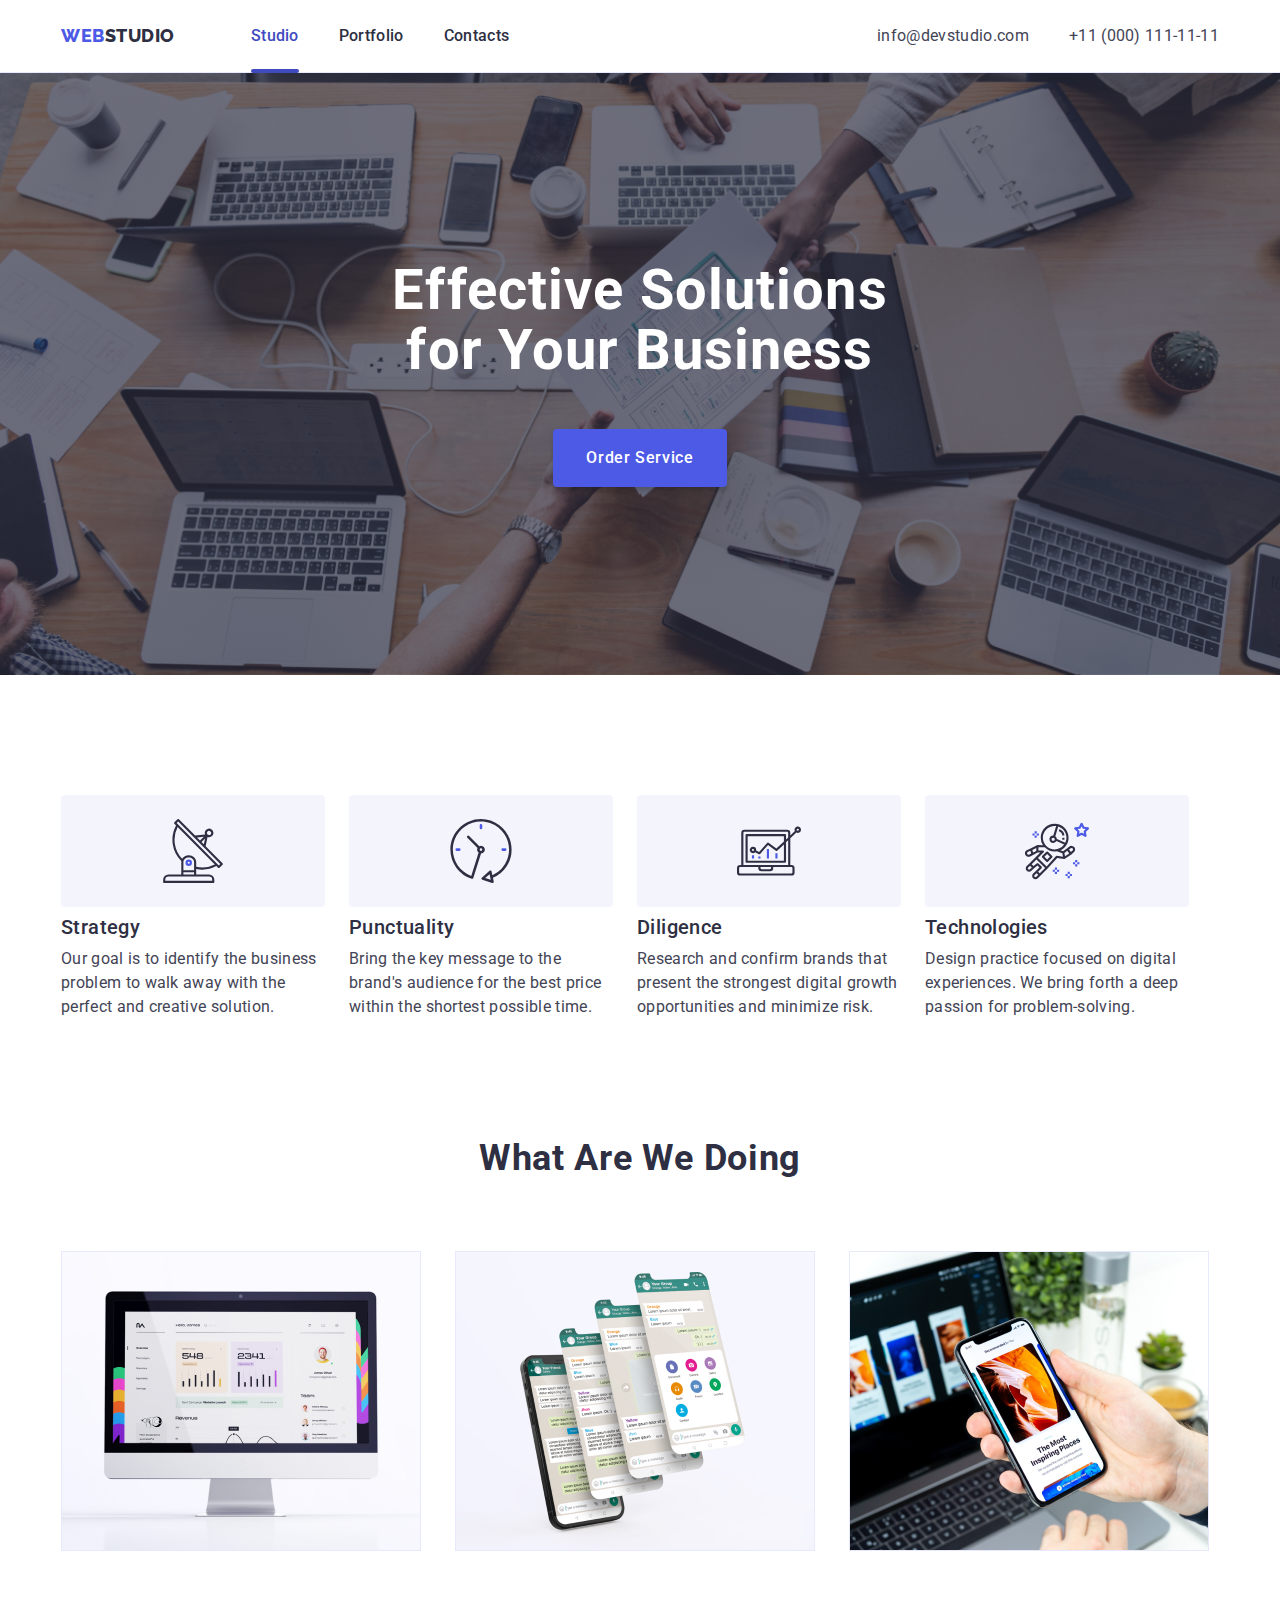
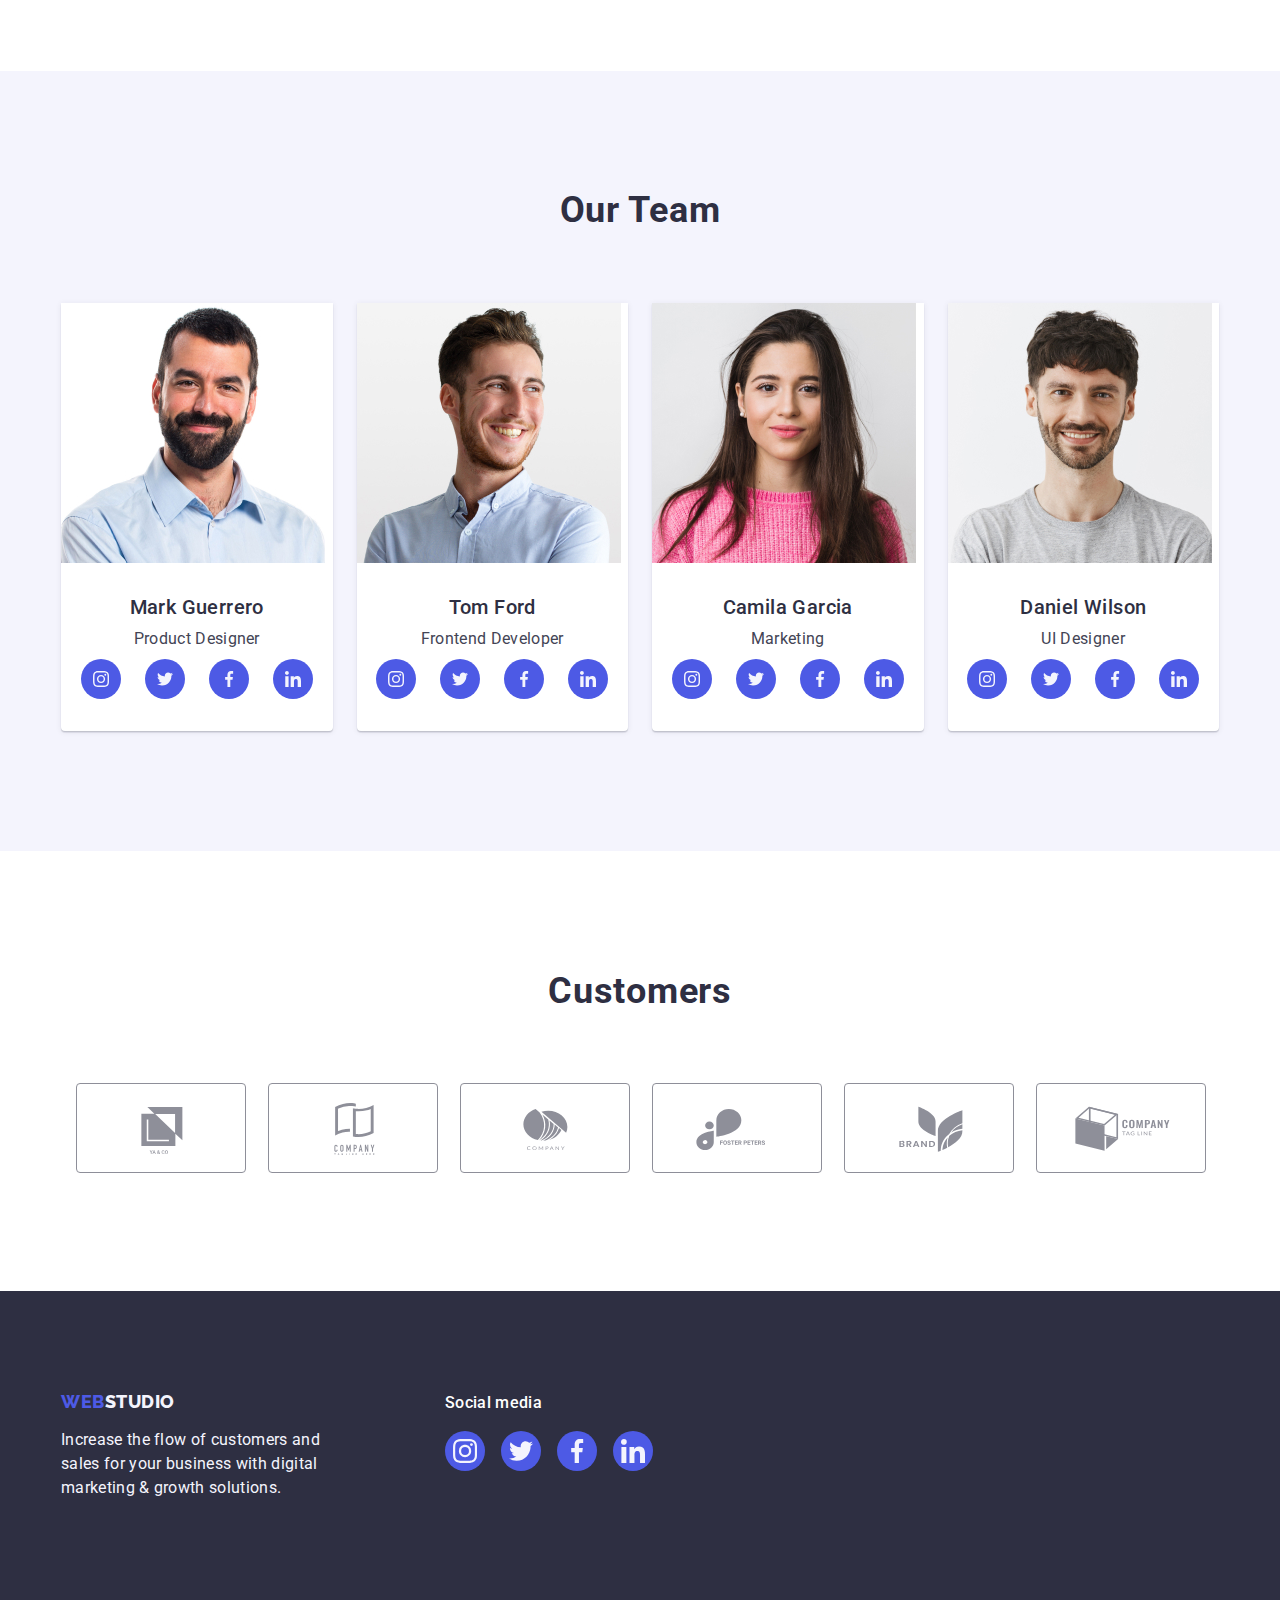
==== commit 7ffd6c11: "goit-markup-hw-05" ====
--- a/index.html
+++ b/index.html
@@ -19,7 +19,7 @@
                         Web<span class="header-logo-span">Studio</span>
                     </a>
                     <ul class="header-list list">
-                        <li><a class="header-item link current" href="./index.html">Studio</a></li>
+                        <li><a class="header-item-studio link current" href="./index.html">Studio</a></li>
                         <li><a class="header-item link" href="./portfolio.html">Portfolio</a></li>
                         <li><a class="header-item link" href="">Contacts</a></li>
                     </ul>
--- a/css/styles.css
+++ b/css/styles.css
@@ -91,6 +91,22 @@
 .header-list {
     display: flex;
     gap: 40px;
+}
+
+.header-item-studio {
+    font-weight: 500;
+    font-size: 16px;
+    line-height: 1.5;
+    letter-spacing: 0.02em;
+    color: var(--hover-and-focus-color);
+}
+
+.header-item-portfolio {
+    font-weight: 500;
+    font-size: 16px;
+    line-height: 1.5;
+    letter-spacing: 0.02em;
+    color: var(--hover-and-focus-color);
 }
 
 .header-item {
@@ -483,7 +499,6 @@
     height: 100%;
     border-radius: 50%;
     background-color: var(--color-web);
-    display: inline-block;
     display: flex;
     align-items: center;
     justify-content: center;
@@ -530,23 +545,21 @@
     padding: 12px 24px;
     border: 1px solid #E7E9FC;
     border-radius: 4px;
-    transition: background-color 250ms cubic-bezier(0.4, 0, 0.2, 1), color 250ms cubic-bezier(0.4, 0, 0.2, 1), box-shadow 250ms cubic-bezier(0.4, 0, 0.2, 1), border 250ms cubic-bezier(0.4, 0, 0.2, 1);
+    transition: background-color 250ms cubic-bezier(0.4, 0, 0.2, 1), color 250ms cubic-bezier(0.4, 0, 0.2, 1), box-shadow 250ms cubic-bezier(0.4, 0, 0.2, 1), border-color 250ms cubic-bezier(0.4, 0, 0.2, 1);
 }
 
 .portfolio-btn:hover {
     color: var(--color-title);
     background-color: var(--hover-and-focus-color);
-    border: 1px solid transparent;
+    border-color: transparent;
     box-shadow: 0px 3px 1px rgba(0, 0, 0, 0.1), 0px 2px 1px rgba(0, 0, 0, 0.08), 0px 2px 2px rgba(0, 0, 0, 0.12);
-    border-radius: 4px;
 }
 
 .portfolio-btn:focus {
     color: var(--color-title);
     background-color: var(--hover-and-focus-color);
-    border: 1px solid transparent;
+    border-color: transparent;
     box-shadow: 0px 3px 1px rgba(0, 0, 0, 0.1), 0px 2px 1px rgba(0, 0, 0, 0.08), 0px 2px 2px rgba(0, 0, 0, 0.12);
-    border-radius: 4px;
 }
 
 .card-list {
@@ -599,6 +612,7 @@
 .description {
 border: 1px solid #E7E9FC;
 border-top: 0px;
+padding: 32px 16px;
 }
 
 .card-title {
@@ -608,8 +622,6 @@
     letter-spacing: 0.02em;
     color: var(--title-text-color);
     margin-bottom: 8px;
-    padding-top: 32px;
-    padding-left: 16px;
 }
 
 .card-paragraph {
@@ -617,8 +629,6 @@
     line-height: 1.5;
     letter-spacing: 0.02em;
     color: var(--primery-text-color);
-    padding-bottom: 32px;
-    padding-left: 16px;
 }
 
 .backdrop {
@@ -660,6 +670,12 @@
     align-items: center;
     justify-content: center;
     cursor: pointer;
+    transition: fill 250ms cubic-bezier(0.4, 0, 0.2, 1), background-color 250ms cubic-bezier(0.4, 0, 0.2, 1);
+}
+
+.modal-close-btn:is(:hover, :focus) {
+    fill: var(--color-title);
+    background-color: var(--hover-and-focus-color);
 }
 
 .modal-close-icon {
